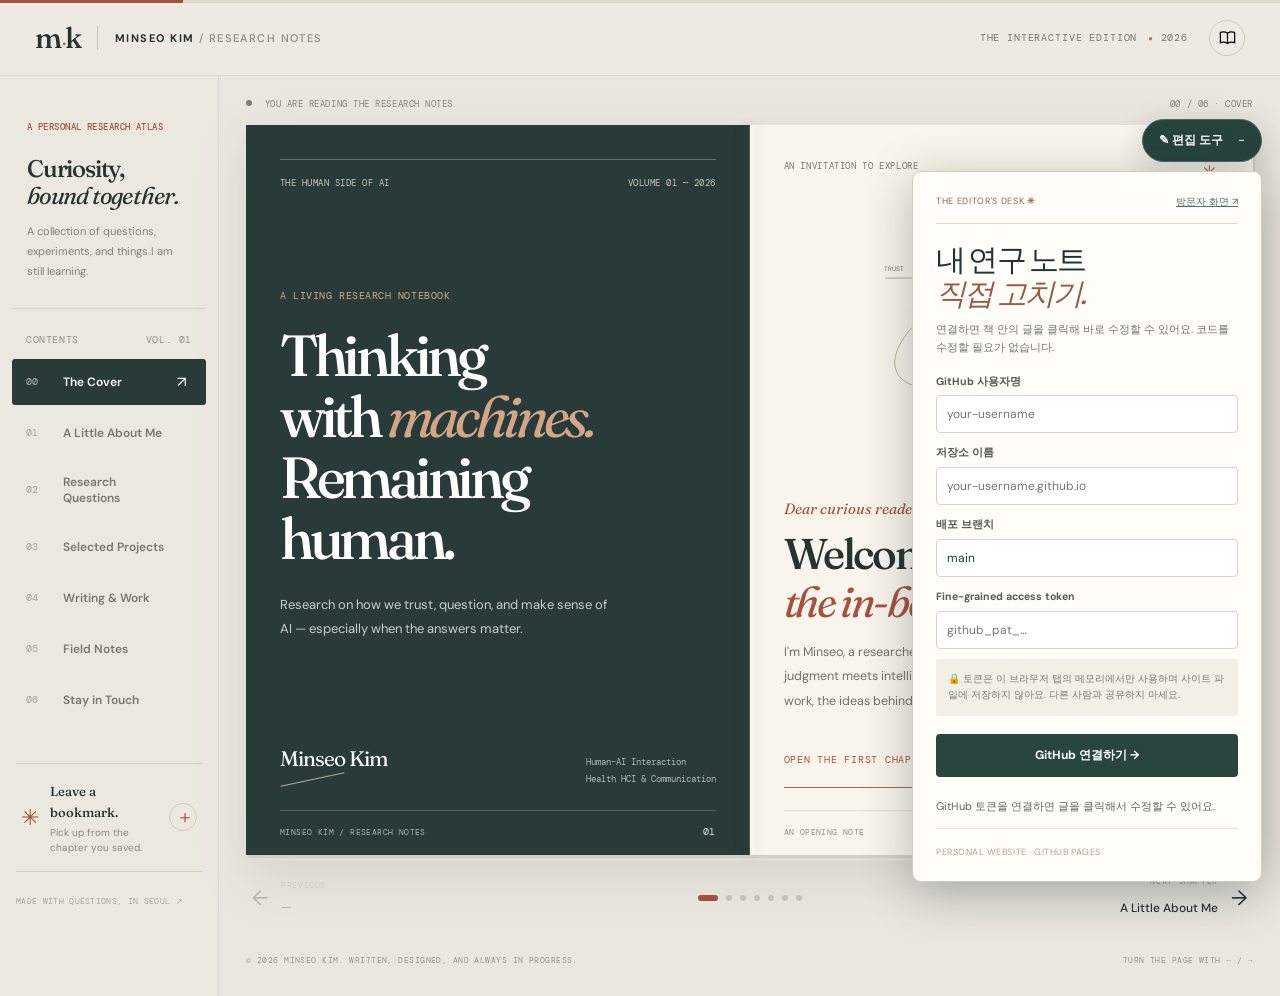
==== admin.html @ 1c0af777 "Add files via upload" ====
<!doctype html><html lang="ko"><head><meta charset="utf-8"><meta name="viewport" content="width=device-width,initial-scale=1"><meta http-equiv="refresh" content="0;url=./?edit=1"><title>연구 노트 편집하기</title></head><body><p><a href="./?edit=1">연구자 홈페이지 편집 모드 열기 →</a></p><script>location.replace('./?edit=1');</script></body></html>
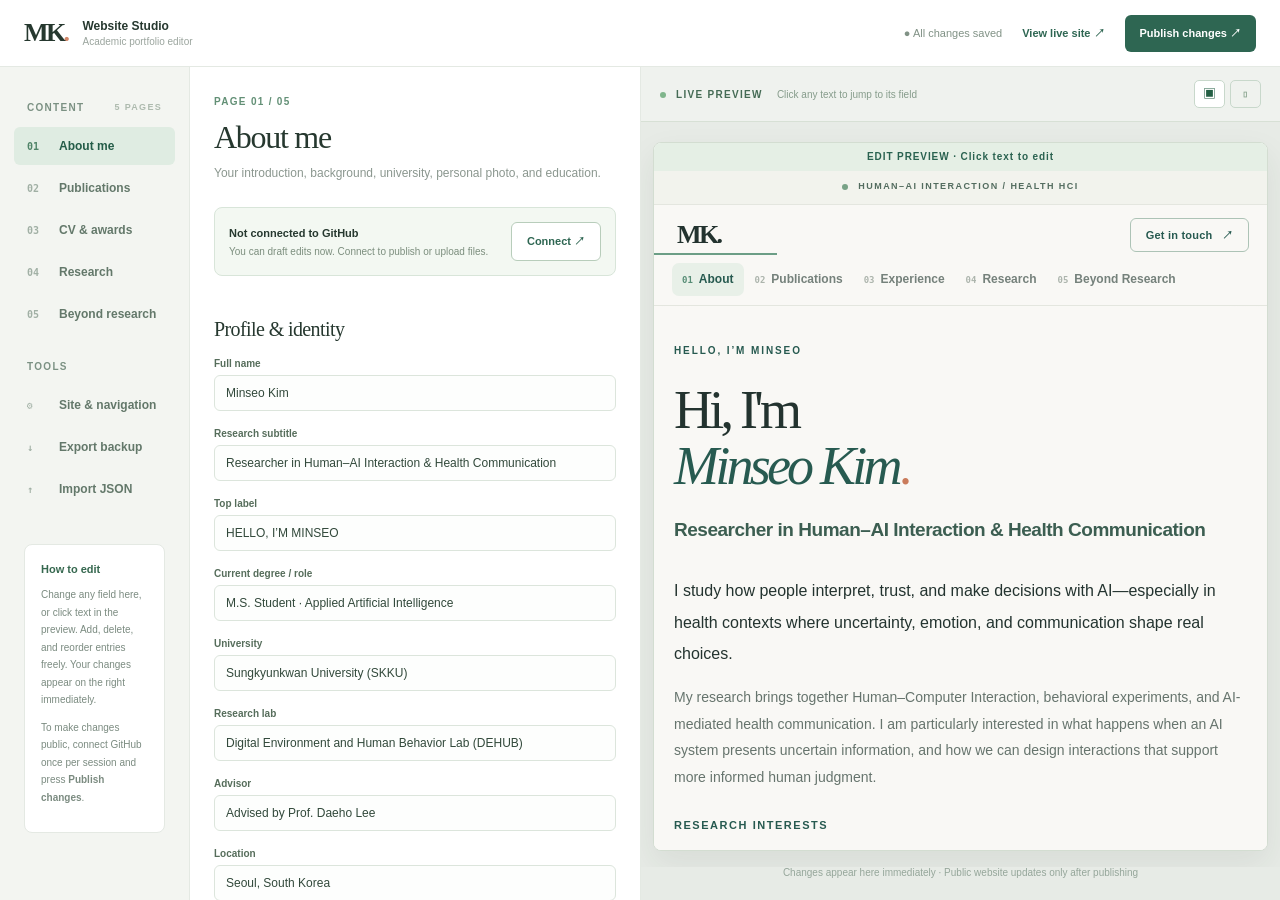
==== commit 686fbb74: "Add files via upload" ====
--- a/admin.html
+++ b/admin.html
@@ -1 +1,8 @@
-<!doctype html><html lang="ko"><head><meta charset="utf-8"><meta name="viewport" content="width=device-width,initial-scale=1"><meta http-equiv="refresh" content="0;url=./?edit=1"><title>연구 노트 편집하기</title></head><body><p><a href="./?edit=1">연구자 홈페이지 편집 모드 열기 →</a></p><script>location.replace('./?edit=1');</script></body></html>
+<!doctype html><html lang="ko"><head><meta charset="utf-8"><meta name="viewport" content="width=device-width,initial-scale=1"><meta name="robots" content="noindex,nofollow"><title>Minseo Kim · Website Editor</title><link rel="stylesheet" href="admin.css"><script defer src="data.js"></script><script defer src="admin.js"></script></head><body>
+<header class="editor-header"><div class="editor-brand"><span class="editor-mark">MK<span>.</span></span><div><strong>Website Studio</strong><small>Academic portfolio editor</small></div></div><div class="editor-top-actions"><span class="draft-indicator" id="draftIndicator">● All changes saved</span><a class="visit-site" href="index.html" target="_blank">View live site ↗</a><button class="btn btn-primary" id="publishTop">Publish changes ↗</button></div></header>
+<div class="admin-shell"><aside class="side"><div class="side-title">CONTENT <span>5 PAGES</span></div><nav class="editor-menu" id="editorMenu"><button class="menu-item active" data-panel="about"><span>01</span> About me</button><button class="menu-item" data-panel="work"><span>02</span> Publications</button><button class="menu-item" data-panel="career"><span>03</span> CV & awards</button><button class="menu-item" data-panel="research"><span>04</span> Research</button><button class="menu-item" data-panel="personal"><span>05</span> Beyond research</button></nav><div class="side-title secondary">TOOLS</div><nav class="editor-menu"><button class="menu-item" data-panel="settings"><span>⚙</span> Site & navigation</button><button class="menu-item" id="exportBtn"><span>↓</span> Export backup</button><button class="menu-item" id="importBtn"><span>↑</span> Import JSON</button></nav><div class="side-help"><strong>How to edit</strong><p>Change any field here, or click text in the preview. Add, delete, and reorder entries freely. Your changes appear on the right immediately.</p><p>To make changes public, connect GitHub once per session and press <b>Publish changes</b>.</p></div></aside>
+<section class="editor-content"><div class="editor-scroll"><div class="editor-intro"><div class="editor-kicker" id="panelNumber">PAGE 01 / 05</div><h1 id="panelTitle">About me</h1><p id="panelIntro">Edit your identity, introduction, education, and profile image.</p></div><div id="connectionBanner" class="connection-banner"><div><b id="connectionHeading">Not connected to GitHub</b><p id="connectionSub">You can draft edits now. Connect to publish or upload files.</p></div><button type="button" class="btn btn-subtle" id="connectToggle">Connect ↗</button></div><div id="connectForm" class="connect-form" hidden><div class="connect-grid"><label>GitHub username<input id="repoOwner" value="MinsOnEarth" spellcheck="false"></label><label>Repository name<input id="repoName" value="minsonearth.github.io" spellcheck="false"></label><label>Branch<input id="repoBranch" value="main" spellcheck="false"></label></div><label>Fine-grained personal access token<input id="accessToken" type="password" autocomplete="off" spellcheck="false" placeholder="github_pat_… (never saved)"></label><p>Only grant <b>Contents: Read and write</b> access to <b>minsonearth.github.io</b>. The token stays in this browser tab's memory, not in the website files or local storage.</p><button class="btn btn-primary" id="connectBtn" type="button">Connect to GitHub</button><div id="connectMessage" class="connect-message" role="status"></div></div><div id="editorSections"></div><div class="bottom-action"><button class="btn btn-primary" id="publishBottom">Publish changes ↗</button><span id="publishMessage">Edits autosave as a local draft until you publish.</span></div></div></section>
+<section class="preview-panel"><div class="preview-toolbar"><div class="preview-title"><span class="status-glow"></span> LIVE PREVIEW <span class="preview-note">Click any text to jump to its field</span></div><div class="preview-tools"><button id="previewDesktop" class="device active" title="Desktop preview" aria-label="Desktop preview">▣</button><button id="previewMobile" class="device" title="Mobile preview" aria-label="Mobile preview">▯</button></div></div><div class="preview-stage"><iframe title="Live website preview" id="previewFrame" src="index.html?preview=1#about"></iframe></div><div class="preview-foot">Changes appear here immediately · Public website updates only after publishing</div></section></div>
+<input id="importFile" type="file" accept="application/json,.json" hidden>
+<div class="toast" id="adminToast" role="status"></div>
+</body></html>
--- a/admin.css
+++ b/admin.css
@@ -0,0 +1 @@
+:root{--ink:#26382f;--green:#2e6652;--line:#e4e9e3;--muted:#84928a;--bg:#f8f9f6;--white:#fff}*{box-sizing:border-box}body{font-family:Inter,"Segoe UI",Arial,sans-serif;color:var(--ink);background:var(--bg);margin:0;font-size:13px;-webkit-font-smoothing:antialiased}button,input,textarea{font:inherit}button{cursor:pointer}a{color:inherit;text-decoration:none}.editor-header{height:67px;display:flex;align-items:center;justify-content:space-between;gap:15px;padding:0 24px;background:white;border-bottom:1px solid var(--line);position:relative;z-index:2}.editor-brand{display:flex;align-items:center;gap:15px}.editor-mark{font-family:Georgia,serif;font-size:26px;font-weight:800;letter-spacing:-.1em}.editor-mark span{color:#d28668}.editor-brand strong,.editor-brand small{display:block}.editor-brand strong{font-size:12px}.editor-brand small{color:#9ba59e;font-size:10px;margin-top:3px}.editor-top-actions{display:flex;gap:20px;align-items:center}.draft-indicator{color:#819286;font-size:11px;white-space:nowrap}.draft-indicator.dirty{color:#ab785a}.visit-site{font-size:11px;color:var(--green);font-weight:800}.btn{border:0;border-radius:6px;padding:11px 15px;font-size:11px;font-weight:800;transition:.15s;white-space:nowrap}.btn-primary{background:var(--green);color:#fff}.btn-primary:hover{background:#21523f}.btn-subtle{border:1px solid #b8cdbb;background:#fff;color:var(--green)}.btn-subtle:hover{background:#eef5ed}.btn-small{font-size:10px;padding:7px 10px}.btn-danger{background:#fff0ec;color:#a3584d;border:1px solid #edcdc5}.btn:disabled{opacity:.5;cursor:not-allowed}.admin-shell{display:grid;grid-template-columns:220px minmax(360px,525px) minmax(400px,1fr);height:calc(100vh - 67px);overflow:hidden}.side{border-right:1px solid var(--line);padding:30px 14px 20px;background:#f3f5f1;overflow:auto}.side-title{display:flex;justify-content:space-between;margin:5px 13px 14px;font-size:10px;letter-spacing:.13em;font-weight:850;color:#7b9183}.side-title span{font-size:9px;color:#adbaae}.side-title.secondary{margin-top:28px}.editor-menu{display:grid;gap:4px}.menu-item{display:flex;gap:13px;align-items:center;text-align:left;border:0;background:transparent;color:#63786a;border-radius:6px;padding:12px 13px;font-weight:750;font-size:12px;width:100%}.menu-item span{font-size:10px;font-family:monospace;color:#a1b0a5;min-width:19px}.menu-item:hover{background:#eaf0e9}.menu-item.active{background:#dfece2;color:#245c48}.menu-item.active span{color:#508468}.side-help{margin:36px 10px 0;background:white;border:1px solid var(--line);padding:16px;border-radius:8px}.side-help strong{color:#36684f;font-size:11px}.side-help p{font-size:10px;line-height:1.75;color:#7b8b80}.editor-content{overflow-y:auto;background:#fff;scrollbar-color:#d6e0d7 transparent}.editor-scroll{max-width:640px;margin:auto;padding:36px 35px 52px}.editor-kicker{color:#639076;font-size:10px;font-weight:850;letter-spacing:.13em}.editor-intro h1{font-family:Georgia,serif;font-size:32px;letter-spacing:-.04em;font-weight:500;margin:12px 0 7px}.editor-intro p{color:#8b978f;font-size:12px;line-height:1.7;margin:0 0 24px}.connection-banner{border:1px solid #d8e5d9;border-radius:8px;padding:14px;display:flex;align-items:center;justify-content:space-between;gap:10px;background:#f3f8f2;margin-bottom:22px}.connection-banner b{font-size:11px}.connection-banner p{font-size:10px;line-height:1.5;margin:4px 0 0;color:#7c8e7e}.connect-form{border:1px solid #d9e8dd;border-radius:7px;background:#fcfefc;margin:-10px 0 22px;padding:17px}.connect-form label{display:block;font-weight:750;color:#546b5b;font-size:10px;margin-bottom:12px}.connect-grid{display:grid;grid-template-columns:1fr 1.1fr .65fr;gap:8px}.connect-form input{width:100%;padding:10px 9px;border:1px solid #dbe4d9;border-radius:5px;margin-top:6px;min-width:0;background:#fff;font-size:11px}.connect-form p{font-size:10px;color:#88988b;line-height:1.7;margin:2px 0 12px}.connect-message{margin:7px 0;color:#a95148;font-size:11px}.editor-block{padding:20px 0;border-bottom:1px solid #e9eee8}.block-heading{display:flex;justify-content:space-between;align-items:center;margin-bottom:17px;gap:10px}.block-heading h2{font-family:Georgia,serif;font-size:20px;font-weight:500;letter-spacing:-.03em;margin:0}.block-sub{color:#9ca9a0;font-size:10px;margin:-12px 0 18px;line-height:1.6}.field-group{margin-bottom:17px}.field-group>label{font-size:10px;color:#566d5b;font-weight:800;display:block;margin-bottom:6px}.field-input,.field-textarea{width:100%;border:1px solid #dce5dc;border-radius:6px;padding:10px 11px;background:#fdfefd;color:#32493b;outline:none;font-size:12px}.field-input:focus,.field-textarea:focus{border-color:#7da68c;box-shadow:0 0 0 3px rgba(91,154,111,.12)}.field-textarea{resize:vertical;min-height:85px;line-height:1.65}.field-input::placeholder,.field-textarea::placeholder{color:#b7c3b9}.field-hint{color:#9aa79d;font-size:10px;margin:5px 0 0}.file-line{display:flex;gap:7px}.file-line .field-input{min-width:0;flex:1}.upload-btn{background:#eef4ef;color:#3c7656;border:1px solid #ccdecf;border-radius:6px;padding:0 12px;font-size:10px;font-weight:780;white-space:nowrap}.upload-btn:disabled{opacity:.5}.file-view{font-size:10px;color:#458066;display:inline-block;margin-top:7px}.entries{display:grid;gap:12px}.entry{border:1px solid #e1eae0;border-radius:8px;background:#fcfdfa;overflow:hidden}.entry-head{padding:12px 13px;display:flex;justify-content:space-between;gap:10px;align-items:center;background:#f3f7f2}.entry-head strong{font-size:11px;overflow:hidden;text-overflow:ellipsis;white-space:nowrap;max-width:230px}.entry-actions{display:flex;gap:4px;align-items:center}.mini-icon{width:25px;height:25px;border:1px solid #d5e4d7;color:#597762;background:#fff;border-radius:5px;font-size:12px}.mini-icon:hover{background:#e2eee2}.mini-icon.delete{color:#b36f62;border-color:#efdfdb}.entry-body{padding:15px 14px 4px}.add-item{border:1px dashed #adc8b4;border-radius:7px;background:#f8fbf8;color:#3f7856;font-size:11px;font-weight:830;padding:12px;width:100%;margin-top:10px}.add-item:hover{background:#eaf5ea}.empty-data{font-size:11px;color:#a0afa3;background:#fafbf9;padding:18px;border-radius:6px;border:1px dashed #d6e5d9}.bottom-action{padding-top:29px;display:flex;align-items:center;gap:13px;flex-wrap:wrap}.bottom-action span{color:#99a69b;font-size:10px;line-height:1.5}.preview-panel{display:flex;flex-direction:column;background:#e7ebe6;overflow:hidden;border-left:1px solid var(--line)}.preview-toolbar{height:55px;background:#eff2ee;border-bottom:1px solid #d7e0d5;display:flex;justify-content:space-between;align-items:center;padding:0 19px;flex-shrink:0}.preview-title{font-size:10px;color:#456b55;font-weight:840;letter-spacing:.13em}.status-glow{width:6px;height:6px;background:#7fb58b;display:inline-block;border-radius:50%;margin-right:6px}.preview-note{font-weight:500;letter-spacing:0;color:#869c8b;padding-left:10px;font-size:10px}.preview-tools{display:flex;gap:5px}.device{border:1px solid #c8d8cb;border-radius:5px;background:transparent;color:#85a08b;width:31px;height:28px}.device.active{color:#235f44;background:#fff}.preview-stage{flex:1;display:flex;justify-content:center;align-items:stretch;padding:20px 12px 16px;overflow:hidden}.preview-stage iframe{display:block;border:1px solid #d3ddd1;border-radius:8px;background:#fff;width:100%;height:100%;box-shadow:0 13px 32px #23342814;transition:width .25s}.preview-panel.mobile-view iframe{width:375px;max-width:100%}.preview-foot{height:33px;font-size:10px;color:#95a69a;text-align:center}.toast{position:fixed;bottom:25px;right:25px;padding:13px 17px;background:#2e6652;color:white;border-radius:7px;box-shadow:0 10px 28px #0002;z-index:90;opacity:0;pointer-events:none;transform:translateY(9px);transition:.2s;font-size:12px}.toast.visible{opacity:1;transform:none}@media(max-width:1450px){.admin-shell{grid-template-columns:190px minmax(340px,450px) minmax(400px,1fr)}.editor-scroll{padding:29px 24px}}@media(max-width:1150px){.admin-shell{grid-template-columns:190px 1fr}.preview-panel{display:none}.editor-content{max-width:none}.editor-scroll{max-width:690px}}@media(max-width:680px){.editor-header{padding:0 13px}.editor-brand{gap:8px}.editor-top-actions{gap:9px}.draft-indicator,.visit-site{display:none}.admin-shell{display:block;height:calc(100vh - 67px);overflow:auto}.side{border:0;border-bottom:1px solid var(--line);padding:10px;overflow:visible}.side-title,.side-help{display:none}.editor-menu{display:flex;gap:4px;overflow-x:auto;white-space:nowrap}.editor-menu .menu-item{width:auto;padding:10px 11px}.editor-content{overflow:visible}.editor-scroll{padding:24px 19px}.connect-grid{grid-template-columns:1fr 1fr}.connect-grid label:last-child{grid-column:span 2}}
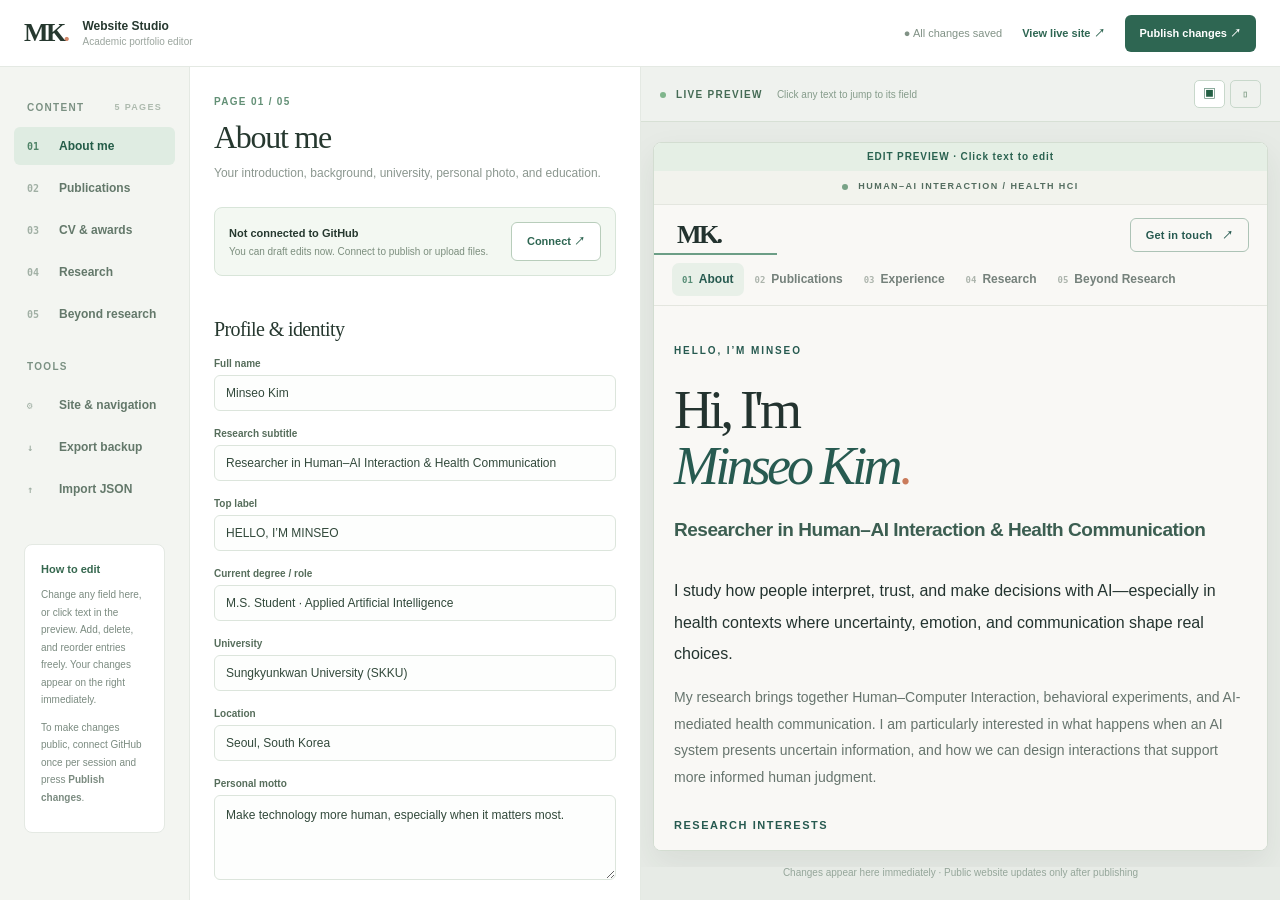
==== commit 5128d222: "Add files via upload" ====
--- a/admin.html
+++ b/admin.html
@@ -1,4 +1,5 @@
-<!doctype html><html lang="ko"><head><meta charset="utf-8"><meta name="viewport" content="width=device-width,initial-scale=1"><meta name="robots" content="noindex,nofollow"><title>Minseo Kim · Website Editor</title><link rel="stylesheet" href="admin.css"><script defer src="data.js"></script><script defer src="admin.js"></script></head><body>
+<!doctype html><html lang="ko"><head><meta charset="utf-8"><meta name="viewport" content="width=device-width,initial-scale=1"><meta name="robots" content="noindex,nofollow"><title>Minseo Kim · Website Editor</title><link rel="stylesheet" href="admin.css"><script defer src="data.js"></script><script defer src="upgrade.js"></script>
+  <script defer src="admin.js"></script></head><body>
 <header class="editor-header"><div class="editor-brand"><span class="editor-mark">MK<span>.</span></span><div><strong>Website Studio</strong><small>Academic portfolio editor</small></div></div><div class="editor-top-actions"><span class="draft-indicator" id="draftIndicator">● All changes saved</span><a class="visit-site" href="index.html" target="_blank">View live site ↗</a><button class="btn btn-primary" id="publishTop">Publish changes ↗</button></div></header>
 <div class="admin-shell"><aside class="side"><div class="side-title">CONTENT <span>5 PAGES</span></div><nav class="editor-menu" id="editorMenu"><button class="menu-item active" data-panel="about"><span>01</span> About me</button><button class="menu-item" data-panel="work"><span>02</span> Publications</button><button class="menu-item" data-panel="career"><span>03</span> CV & awards</button><button class="menu-item" data-panel="research"><span>04</span> Research</button><button class="menu-item" data-panel="personal"><span>05</span> Beyond research</button></nav><div class="side-title secondary">TOOLS</div><nav class="editor-menu"><button class="menu-item" data-panel="settings"><span>⚙</span> Site & navigation</button><button class="menu-item" id="exportBtn"><span>↓</span> Export backup</button><button class="menu-item" id="importBtn"><span>↑</span> Import JSON</button></nav><div class="side-help"><strong>How to edit</strong><p>Change any field here, or click text in the preview. Add, delete, and reorder entries freely. Your changes appear on the right immediately.</p><p>To make changes public, connect GitHub once per session and press <b>Publish changes</b>.</p></div></aside>
 <section class="editor-content"><div class="editor-scroll"><div class="editor-intro"><div class="editor-kicker" id="panelNumber">PAGE 01 / 05</div><h1 id="panelTitle">About me</h1><p id="panelIntro">Edit your identity, introduction, education, and profile image.</p></div><div id="connectionBanner" class="connection-banner"><div><b id="connectionHeading">Not connected to GitHub</b><p id="connectionSub">You can draft edits now. Connect to publish or upload files.</p></div><button type="button" class="btn btn-subtle" id="connectToggle">Connect ↗</button></div><div id="connectForm" class="connect-form" hidden><div class="connect-grid"><label>GitHub username<input id="repoOwner" value="MinsOnEarth" spellcheck="false"></label><label>Repository name<input id="repoName" value="minsonearth.github.io" spellcheck="false"></label><label>Branch<input id="repoBranch" value="main" spellcheck="false"></label></div><label>Fine-grained personal access token<input id="accessToken" type="password" autocomplete="off" spellcheck="false" placeholder="github_pat_… (never saved)"></label><p>Only grant <b>Contents: Read and write</b> access to <b>minsonearth.github.io</b>. The token stays in this browser tab's memory, not in the website files or local storage.</p><button class="btn btn-primary" id="connectBtn" type="button">Connect to GitHub</button><div id="connectMessage" class="connect-message" role="status"></div></div><div id="editorSections"></div><div class="bottom-action"><button class="btn btn-primary" id="publishBottom">Publish changes ↗</button><span id="publishMessage">Edits autosave as a local draft until you publish.</span></div></div></section>
--- a/admin.css
+++ b/admin.css
@@ -1 +1,29 @@
 :root{--ink:#26382f;--green:#2e6652;--line:#e4e9e3;--muted:#84928a;--bg:#f8f9f6;--white:#fff}*{box-sizing:border-box}body{font-family:Inter,"Segoe UI",Arial,sans-serif;color:var(--ink);background:var(--bg);margin:0;font-size:13px;-webkit-font-smoothing:antialiased}button,input,textarea{font:inherit}button{cursor:pointer}a{color:inherit;text-decoration:none}.editor-header{height:67px;display:flex;align-items:center;justify-content:space-between;gap:15px;padding:0 24px;background:white;border-bottom:1px solid var(--line);position:relative;z-index:2}.editor-brand{display:flex;align-items:center;gap:15px}.editor-mark{font-family:Georgia,serif;font-size:26px;font-weight:800;letter-spacing:-.1em}.editor-mark span{color:#d28668}.editor-brand strong,.editor-brand small{display:block}.editor-brand strong{font-size:12px}.editor-brand small{color:#9ba59e;font-size:10px;margin-top:3px}.editor-top-actions{display:flex;gap:20px;align-items:center}.draft-indicator{color:#819286;font-size:11px;white-space:nowrap}.draft-indicator.dirty{color:#ab785a}.visit-site{font-size:11px;color:var(--green);font-weight:800}.btn{border:0;border-radius:6px;padding:11px 15px;font-size:11px;font-weight:800;transition:.15s;white-space:nowrap}.btn-primary{background:var(--green);color:#fff}.btn-primary:hover{background:#21523f}.btn-subtle{border:1px solid #b8cdbb;background:#fff;color:var(--green)}.btn-subtle:hover{background:#eef5ed}.btn-small{font-size:10px;padding:7px 10px}.btn-danger{background:#fff0ec;color:#a3584d;border:1px solid #edcdc5}.btn:disabled{opacity:.5;cursor:not-allowed}.admin-shell{display:grid;grid-template-columns:220px minmax(360px,525px) minmax(400px,1fr);height:calc(100vh - 67px);overflow:hidden}.side{border-right:1px solid var(--line);padding:30px 14px 20px;background:#f3f5f1;overflow:auto}.side-title{display:flex;justify-content:space-between;margin:5px 13px 14px;font-size:10px;letter-spacing:.13em;font-weight:850;color:#7b9183}.side-title span{font-size:9px;color:#adbaae}.side-title.secondary{margin-top:28px}.editor-menu{display:grid;gap:4px}.menu-item{display:flex;gap:13px;align-items:center;text-align:left;border:0;background:transparent;color:#63786a;border-radius:6px;padding:12px 13px;font-weight:750;font-size:12px;width:100%}.menu-item span{font-size:10px;font-family:monospace;color:#a1b0a5;min-width:19px}.menu-item:hover{background:#eaf0e9}.menu-item.active{background:#dfece2;color:#245c48}.menu-item.active span{color:#508468}.side-help{margin:36px 10px 0;background:white;border:1px solid var(--line);padding:16px;border-radius:8px}.side-help strong{color:#36684f;font-size:11px}.side-help p{font-size:10px;line-height:1.75;color:#7b8b80}.editor-content{overflow-y:auto;background:#fff;scrollbar-color:#d6e0d7 transparent}.editor-scroll{max-width:640px;margin:auto;padding:36px 35px 52px}.editor-kicker{color:#639076;font-size:10px;font-weight:850;letter-spacing:.13em}.editor-intro h1{font-family:Georgia,serif;font-size:32px;letter-spacing:-.04em;font-weight:500;margin:12px 0 7px}.editor-intro p{color:#8b978f;font-size:12px;line-height:1.7;margin:0 0 24px}.connection-banner{border:1px solid #d8e5d9;border-radius:8px;padding:14px;display:flex;align-items:center;justify-content:space-between;gap:10px;background:#f3f8f2;margin-bottom:22px}.connection-banner b{font-size:11px}.connection-banner p{font-size:10px;line-height:1.5;margin:4px 0 0;color:#7c8e7e}.connect-form{border:1px solid #d9e8dd;border-radius:7px;background:#fcfefc;margin:-10px 0 22px;padding:17px}.connect-form label{display:block;font-weight:750;color:#546b5b;font-size:10px;margin-bottom:12px}.connect-grid{display:grid;grid-template-columns:1fr 1.1fr .65fr;gap:8px}.connect-form input{width:100%;padding:10px 9px;border:1px solid #dbe4d9;border-radius:5px;margin-top:6px;min-width:0;background:#fff;font-size:11px}.connect-form p{font-size:10px;color:#88988b;line-height:1.7;margin:2px 0 12px}.connect-message{margin:7px 0;color:#a95148;font-size:11px}.editor-block{padding:20px 0;border-bottom:1px solid #e9eee8}.block-heading{display:flex;justify-content:space-between;align-items:center;margin-bottom:17px;gap:10px}.block-heading h2{font-family:Georgia,serif;font-size:20px;font-weight:500;letter-spacing:-.03em;margin:0}.block-sub{color:#9ca9a0;font-size:10px;margin:-12px 0 18px;line-height:1.6}.field-group{margin-bottom:17px}.field-group>label{font-size:10px;color:#566d5b;font-weight:800;display:block;margin-bottom:6px}.field-input,.field-textarea{width:100%;border:1px solid #dce5dc;border-radius:6px;padding:10px 11px;background:#fdfefd;color:#32493b;outline:none;font-size:12px}.field-input:focus,.field-textarea:focus{border-color:#7da68c;box-shadow:0 0 0 3px rgba(91,154,111,.12)}.field-textarea{resize:vertical;min-height:85px;line-height:1.65}.field-input::placeholder,.field-textarea::placeholder{color:#b7c3b9}.field-hint{color:#9aa79d;font-size:10px;margin:5px 0 0}.file-line{display:flex;gap:7px}.file-line .field-input{min-width:0;flex:1}.upload-btn{background:#eef4ef;color:#3c7656;border:1px solid #ccdecf;border-radius:6px;padding:0 12px;font-size:10px;font-weight:780;white-space:nowrap}.upload-btn:disabled{opacity:.5}.file-view{font-size:10px;color:#458066;display:inline-block;margin-top:7px}.entries{display:grid;gap:12px}.entry{border:1px solid #e1eae0;border-radius:8px;background:#fcfdfa;overflow:hidden}.entry-head{padding:12px 13px;display:flex;justify-content:space-between;gap:10px;align-items:center;background:#f3f7f2}.entry-head strong{font-size:11px;overflow:hidden;text-overflow:ellipsis;white-space:nowrap;max-width:230px}.entry-actions{display:flex;gap:4px;align-items:center}.mini-icon{width:25px;height:25px;border:1px solid #d5e4d7;color:#597762;background:#fff;border-radius:5px;font-size:12px}.mini-icon:hover{background:#e2eee2}.mini-icon.delete{color:#b36f62;border-color:#efdfdb}.entry-body{padding:15px 14px 4px}.add-item{border:1px dashed #adc8b4;border-radius:7px;background:#f8fbf8;color:#3f7856;font-size:11px;font-weight:830;padding:12px;width:100%;margin-top:10px}.add-item:hover{background:#eaf5ea}.empty-data{font-size:11px;color:#a0afa3;background:#fafbf9;padding:18px;border-radius:6px;border:1px dashed #d6e5d9}.bottom-action{padding-top:29px;display:flex;align-items:center;gap:13px;flex-wrap:wrap}.bottom-action span{color:#99a69b;font-size:10px;line-height:1.5}.preview-panel{display:flex;flex-direction:column;background:#e7ebe6;overflow:hidden;border-left:1px solid var(--line)}.preview-toolbar{height:55px;background:#eff2ee;border-bottom:1px solid #d7e0d5;display:flex;justify-content:space-between;align-items:center;padding:0 19px;flex-shrink:0}.preview-title{font-size:10px;color:#456b55;font-weight:840;letter-spacing:.13em}.status-glow{width:6px;height:6px;background:#7fb58b;display:inline-block;border-radius:50%;margin-right:6px}.preview-note{font-weight:500;letter-spacing:0;color:#869c8b;padding-left:10px;font-size:10px}.preview-tools{display:flex;gap:5px}.device{border:1px solid #c8d8cb;border-radius:5px;background:transparent;color:#85a08b;width:31px;height:28px}.device.active{color:#235f44;background:#fff}.preview-stage{flex:1;display:flex;justify-content:center;align-items:stretch;padding:20px 12px 16px;overflow:hidden}.preview-stage iframe{display:block;border:1px solid #d3ddd1;border-radius:8px;background:#fff;width:100%;height:100%;box-shadow:0 13px 32px #23342814;transition:width .25s}.preview-panel.mobile-view iframe{width:375px;max-width:100%}.preview-foot{height:33px;font-size:10px;color:#95a69a;text-align:center}.toast{position:fixed;bottom:25px;right:25px;padding:13px 17px;background:#2e6652;color:white;border-radius:7px;box-shadow:0 10px 28px #0002;z-index:90;opacity:0;pointer-events:none;transform:translateY(9px);transition:.2s;font-size:12px}.toast.visible{opacity:1;transform:none}@media(max-width:1450px){.admin-shell{grid-template-columns:190px minmax(340px,450px) minmax(400px,1fr)}.editor-scroll{padding:29px 24px}}@media(max-width:1150px){.admin-shell{grid-template-columns:190px 1fr}.preview-panel{display:none}.editor-content{max-width:none}.editor-scroll{max-width:690px}}@media(max-width:680px){.editor-header{padding:0 13px}.editor-brand{gap:8px}.editor-top-actions{gap:9px}.draft-indicator,.visit-site{display:none}.admin-shell{display:block;height:calc(100vh - 67px);overflow:auto}.side{border:0;border-bottom:1px solid var(--line);padding:10px;overflow:visible}.side-title,.side-help{display:none}.editor-menu{display:flex;gap:4px;overflow-x:auto;white-space:nowrap}.editor-menu .menu-item{width:auto;padding:10px 11px}.editor-content{overflow:visible}.editor-scroll{padding:24px 19px}.connect-grid{grid-template-columns:1fr 1fr}.connect-grid label:last-child{grid-column:span 2}}
+/* v4 — intuitive, expandable section/category editor */
+.managed-help{padding:13px 15px;background:#f5f8f4;color:#607467;line-height:1.7;font-size:11px;border:1px solid #e0e9df;border-radius:8px;margin-bottom:16px}
+.managed-section-editor{background:#fff;border:1px solid #dee7df;border-radius:9px;margin:0 0 13px;overflow:hidden}
+.managed-section-editor[open]{border-color:#bed4c4;box-shadow:0 2px 12px rgba(25,61,39,.04)}
+.managed-section-editor summary{display:flex;align-items:center;gap:9px;justify-content:space-between;padding:14px;background:#f9fbf8;cursor:pointer;list-style:none}
+.managed-section-editor summary::-webkit-details-marker{display:none}
+.managed-section-editor summary:before{content:'▸';font-size:12px;color:#6a987c}
+.managed-section-editor[open] summary:before{content:'▾'}
+.managed-summary-label{display:flex;gap:9px;align-items:center;min-width:0;flex:1}
+.managed-summary-label small{font-size:10px;font-family:monospace;color:#81a18b}
+.managed-summary-label b{font-size:12px;overflow:hidden;text-overflow:ellipsis;white-space:nowrap}
+.managed-summary-label em{font-size:10px;font-style:normal;white-space:nowrap;color:#91a198}
+.managed-summary-buttons{display:flex;gap:4px}
+.managed-summary-buttons button,.managed-entry-head button{border:1px solid #dce6dc;background:#fff;color:#607869;padding:4px 7px;min-width:26px;border-radius:4px;font-size:13px;font-weight:800}
+.managed-summary-buttons .danger,.managed-entry-head .danger{color:#b35b53;background:#fff5f4;border-color:#eddddb}
+.managed-section-body{padding:16px}
+.managed-sec-fields{background:#f9fbf9;padding:12px 13px 3px;border-radius:6px;border:1px solid #ecf1eb}
+.visibility-control{display:flex;align-items:center;gap:9px;color:#587363;cursor:pointer;font-size:11px;font-weight:730;padding:5px 0 12px}
+.visibility-control input{accent-color:#37664b;width:15px;height:15px}
+.managed-entry-caption{font-size:10px;letter-spacing:.11em;color:#708c79;font-weight:850;margin:21px 0 10px}
+.managed-entry-editor{border:1px solid #e5ebe5;border-radius:7px;margin:0 0 12px}
+.managed-entry-head{display:flex;align-items:center;justify-content:space-between;gap:12px;padding:10px 11px;background:#fafcf9;border-bottom:1px solid #e5ebe5}
+.managed-entry-head strong{font-size:11px;line-height:1.45;overflow:hidden;text-overflow:ellipsis;white-space:nowrap}
+.managed-entry-head>div{display:flex;gap:5px}
+.managed-entry-fields{padding:14px}
+.managed-empty{font-size:11px;color:#8f9e91;text-align:center;margin:18px 0}
+.add-section{margin-top:14px !important;border-color:#93b8a0 !important;background:#eff7ef !important;color:#2a6549 !important;font-weight:800 !important}
+@media(max-width:520px){.managed-summary-label em{display:none}.managed-section-body{padding:9px}.managed-entry-fields{padding:9px}}
